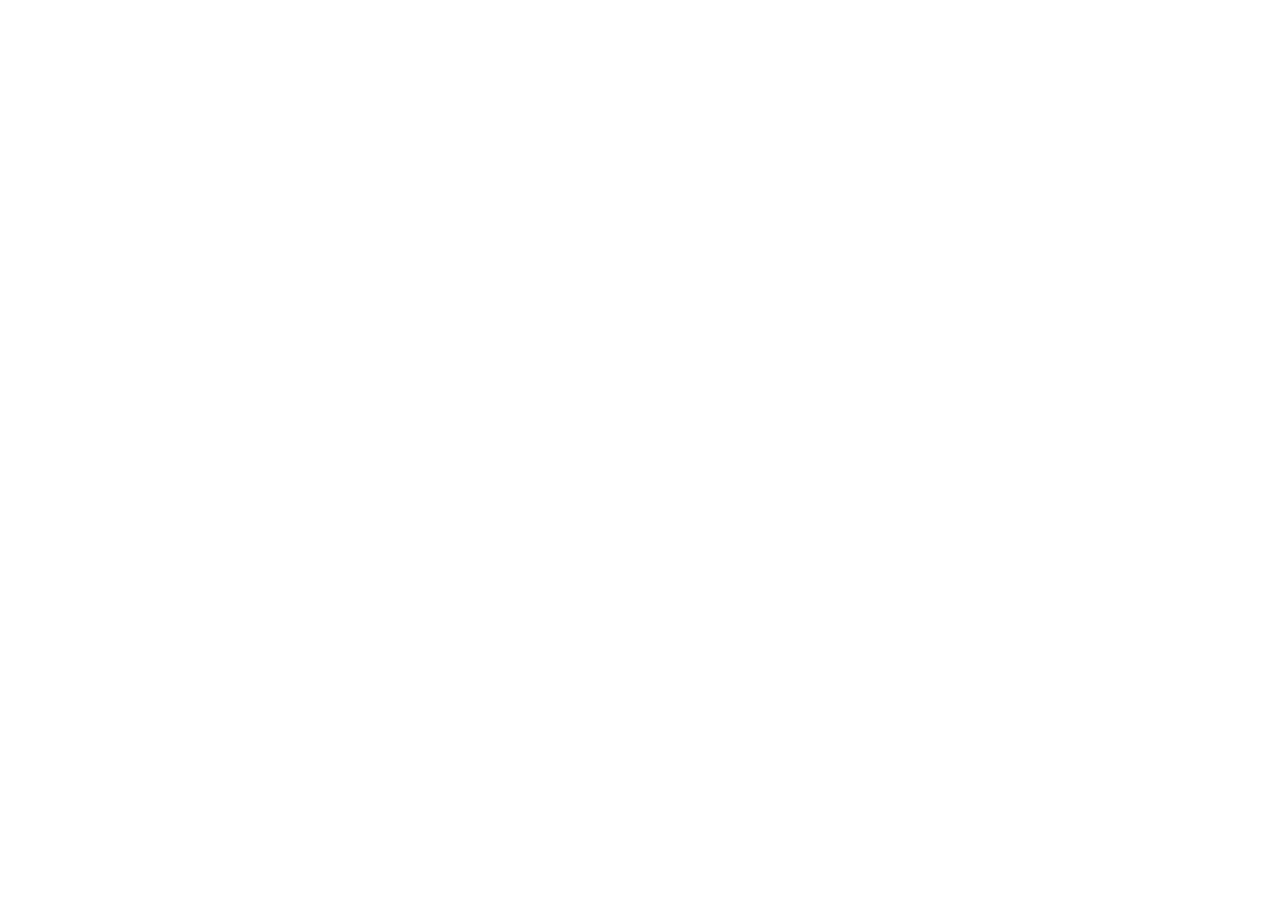
==== index.html @ 1f89d2f5 "upload blueprint" ====
<!DOCTYPE html>
<html lang="en">
    <head>
        <!-- meta information -->
        <meta charset="UTF-8">
        <meta name="viewport" content="width=device-width, initial-scale=1.0">
        <meta name="author" content="Thomas Mairella">
        <meta name="description" content="A landing page for TravelTrekkers.">
        <title>TravelTrekkers</title>
        <link rel="stylesheet" href="css/style.css">
    </head>
    <body>
        <!-- content goes here -->
    </body>
</html>
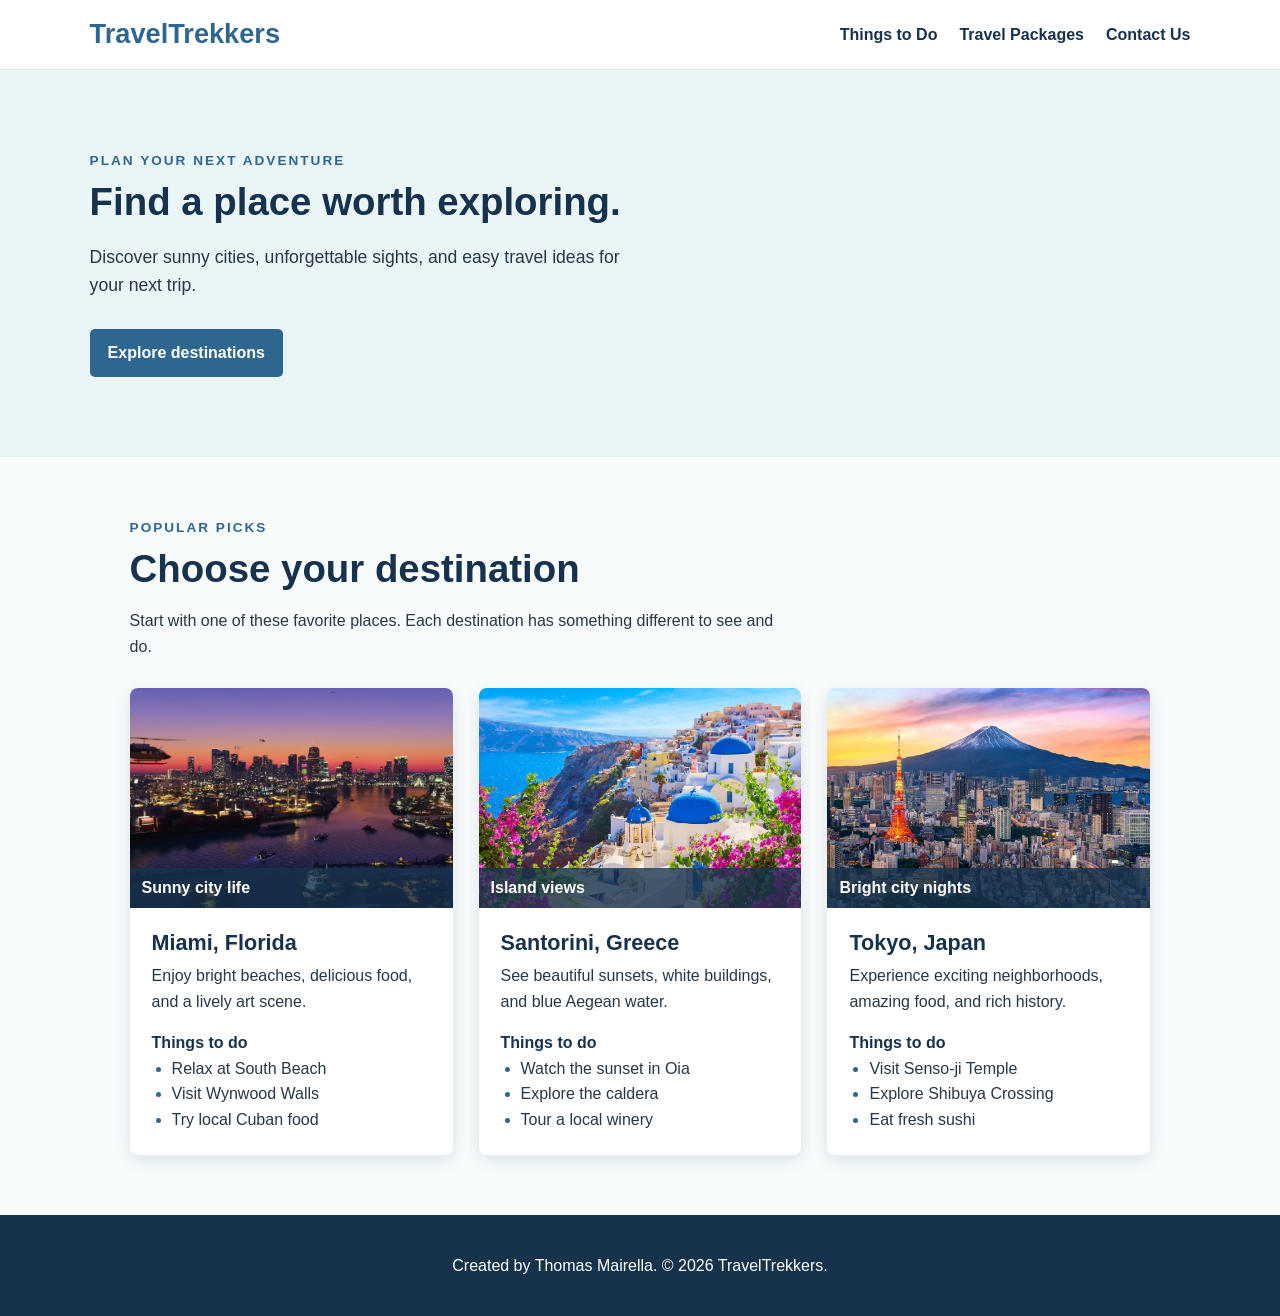
==== commit a1fd6b74: "here we go again.." ====
--- a/index.html
+++ b/index.html
@@ -1,15 +1,94 @@
 <!DOCTYPE html>
 <html lang="en">
-    <head>
-        <!-- meta information -->
-        <meta charset="UTF-8">
-        <meta name="viewport" content="width=device-width, initial-scale=1.0">
-        <meta name="author" content="Thomas Mairella">
-        <meta name="description" content="A landing page for TravelTrekkers.">
-        <title>TravelTrekkers</title>
-        <link rel="stylesheet" href="css/style.css">
-    </head>
-    <body>
-        <!-- content goes here -->
-    </body>
-</html>+<head>
+    <meta charset="UTF-8">
+    <meta name="viewport" content="width=device-width, initial-scale=1.0">
+    <meta name="author" content="Thomas Mairella">
+    <meta name="description" content="Simple travel ideas for exploring Orlando and beyond.">
+    <title>TravelTrekkers | Destinations</title>
+    <link rel="stylesheet" href="css/style.css">
+    <link rel="icon" type="image/svg+xml" href="images/icon.svg">
+</head>
+<body>
+    <header>
+        <h1><a href="index.html" class="home">TravelTrekkers</a></h1>
+        <nav>
+            <a href="pages/entertainment.html" class="navigation">Things to Do</a>
+            <a href="pages/packages.html" class="navigation">Travel Packages</a>
+            <a href="pages/contact.html" class="navigation">Contact Us</a>
+        </nav>
+    </header>
+
+    <main>
+        <section class="hero">
+            <p class="eyebrow">Plan your next adventure</p>
+            <h2>Find a place worth exploring.</h2>
+            <p>Discover sunny cities, unforgettable sights, and easy travel ideas for your next trip.</p>
+            <a class="button" href="#destinations">Explore destinations</a>
+        </section>
+
+        <section id="destinations" class="content-section">
+            <p class="eyebrow">Popular picks</p>
+            <h2>Choose your destination</h2>
+            <p class="section-intro">Start with one of these favorite places. Each destination has something different to see and do.</p>
+
+            <div class="destination-grid">
+                <article class="destination-card">
+                    <div class="image-wrap">
+                        <img src="images/miami.jpg" alt="Colorful buildings and a beach in Miami">
+                        <span class="image-overlay">Sunny city life</span>
+                    </div>
+                    <div class="card-content">
+                        <h3>Miami, Florida</h3>
+                        <p>Enjoy bright beaches, delicious food, and a lively art scene.</p>
+                        <h4>Things to do</h4>
+                        <ul>
+                            <li>Relax at South Beach</li>
+                            <li>Visit Wynwood Walls</li>
+                            <li>Try local Cuban food</li>
+                        </ul>
+                    </div>
+                </article>
+
+                <article class="destination-card">
+                    <div class="image-wrap">
+                        <img src="images/santorini.jpg" alt="White buildings and blue water in Santorini">
+                        <span class="image-overlay">Island views</span>
+                    </div>
+                    <div class="card-content">
+                        <h3>Santorini, Greece</h3>
+                        <p>See beautiful sunsets, white buildings, and blue Aegean water.</p>
+                        <h4>Things to do</h4>
+                        <ul>
+                            <li>Watch the sunset in Oia</li>
+                            <li>Explore the caldera</li>
+                            <li>Tour a local winery</li>
+                        </ul>
+                    </div>
+                </article>
+
+                <article class="destination-card">
+                    <div class="image-wrap">
+                        <img src="images/tokyo.jpg" alt="Tokyo city buildings at night">
+                        <span class="image-overlay">Bright city nights</span>
+                    </div>
+                    <div class="card-content">
+                        <h3>Tokyo, Japan</h3>
+                        <p>Experience exciting neighborhoods, amazing food, and rich history.</p>
+                        <h4>Things to do</h4>
+                        <ul>
+                            <li>Visit Senso-ji Temple</li>
+                            <li>Explore Shibuya Crossing</li>
+                            <li>Eat fresh sushi</li>
+                        </ul>
+                    </div>
+                </article>
+            </div>
+        </section>
+    </main>
+
+    <footer>
+        <p>Created by Thomas Mairella. &copy; 2026 TravelTrekkers.</p>
+    </footer>
+</body>
+</html>
--- a/css/style.css
+++ b/css/style.css
@@ -0,0 +1,241 @@
+/* Simple shared styles for every page */
+:root {
+    --navy: #17324d;
+    --blue: #2f668f;
+    --sky: #eaf5f8;
+    --gold: #f2b84b;
+    --text: #263746;
+    --white: #ffffff;
+}
+
+* {
+    box-sizing: border-box;
+}
+
+body {
+    margin: 0;
+    background: #f8fbfc;
+    color: var(--text);
+    font-family: Arial, Helvetica, sans-serif;
+    line-height: 1.6;
+}
+
+header {
+    align-items: center;
+    background: var(--white);
+    border-bottom: 1px solid #dce8ed;
+    display: flex;
+    justify-content: space-between;
+    padding: 18px 7%;
+}
+
+h1, h2, h3, h4 {
+    color: var(--navy);
+    line-height: 1.2;
+}
+
+h1 {
+    margin: 0;
+    font-size: 1.7rem;
+}
+
+h2 {
+    font-size: 2.4rem;
+    margin: 8px 0 12px;
+}
+
+h3 {
+    font-size: 1.35rem;
+    margin: 0 0 8px;
+}
+
+h4 {
+    font-size: 1rem;
+    margin: 18px 0 4px;
+}
+
+.home {
+    color: var(--blue);
+    text-decoration: none;
+}
+
+nav {
+    display: flex;
+    gap: 22px;
+}
+
+.navigation {
+    color: var(--navy);
+    font-weight: bold;
+    text-decoration: none;
+}
+
+.navigation:hover,
+.navigation:focus {
+    color: var(--blue);
+}
+
+.hero {
+    background: var(--sky);
+    padding: 80px 7%;
+}
+
+.hero p:not(.eyebrow) {
+    font-size: 1.1rem;
+    max-width: 560px;
+}
+
+.eyebrow {
+    color: var(--blue);
+    font-size: .85rem;
+    font-weight: bold;
+    letter-spacing: 2px;
+    margin: 0;
+    text-transform: uppercase;
+}
+
+.button {
+    background: var(--blue);
+    border-radius: 5px;
+    color: var(--white);
+    display: inline-block;
+    font-weight: bold;
+    margin-top: 12px;
+    padding: 11px 18px;
+    text-decoration: none;
+}
+
+.button:hover,
+.button:focus {
+    background: var(--navy);
+}
+
+.content-section,
+.page-content {
+    margin: 0 auto;
+    max-width: 1200px;
+    padding: 60px 7%;
+}
+
+.section-intro {
+    margin-bottom: 28px;
+    max-width: 650px;
+}
+
+.destination-grid {
+    display: grid;
+    gap: 26px;
+    grid-template-columns: repeat(3, 1fr);
+}
+
+.destination-card {
+    background: var(--white);
+    border-radius: 8px;
+    box-shadow: 0 5px 16px rgba(23, 50, 77, .12);
+    overflow: hidden;
+    transition: transform .2s ease, box-shadow .2s ease;
+}
+
+.destination-card:hover {
+    box-shadow: 0 9px 22px rgba(23, 50, 77, .2);
+    transform: translateY(-6px);
+}
+
+.image-wrap {
+    height: 220px;
+    overflow: hidden;
+    position: relative;
+}
+
+.image-wrap img {
+    height: 100%;
+    object-fit: cover;
+    transition: transform .3s ease;
+    width: 100%;
+}
+
+.destination-card:hover img {
+    transform: scale(1.06);
+}
+
+.image-overlay {
+    background: rgba(23, 50, 77, .78);
+    bottom: 0;
+    color: var(--white);
+    font-weight: bold;
+    left: 0;
+    padding: 7px 12px;
+    position: absolute;
+    width: 100%;
+}
+
+.card-content {
+    padding: 22px;
+}
+
+.card-content p {
+    margin: 0;
+}
+
+.card-content ul {
+    margin: 0;
+    padding-left: 20px;
+}
+
+.card-content li::marker {
+    color: var(--blue);
+}
+
+.page-content {
+    min-height: 65vh;
+}
+
+.page-content p {
+    max-width: 700px;
+}
+
+.contact-list {
+    background: var(--sky);
+    border-left: 4px solid var(--blue);
+    list-style: none;
+    margin: 28px 0;
+    max-width: 500px;
+    padding: 18px 22px;
+}
+
+.contact-list li {
+    margin: 8px 0;
+}
+
+.contact-list a {
+    color: var(--blue);
+    font-weight: bold;
+}
+
+footer {
+    background: var(--navy);
+    color: var(--white);
+    padding: 22px 7%;
+    text-align: center;
+}
+
+@media (max-width: 800px) {
+    header {
+        align-items: flex-start;
+        flex-direction: column;
+        gap: 15px;
+    }
+
+    nav {
+        flex-wrap: wrap;
+        gap: 12px 18px;
+    }
+
+    .destination-grid {
+        grid-template-columns: 1fr;
+    }
+
+    h2 {
+        font-size: 2rem;
+    }
+}
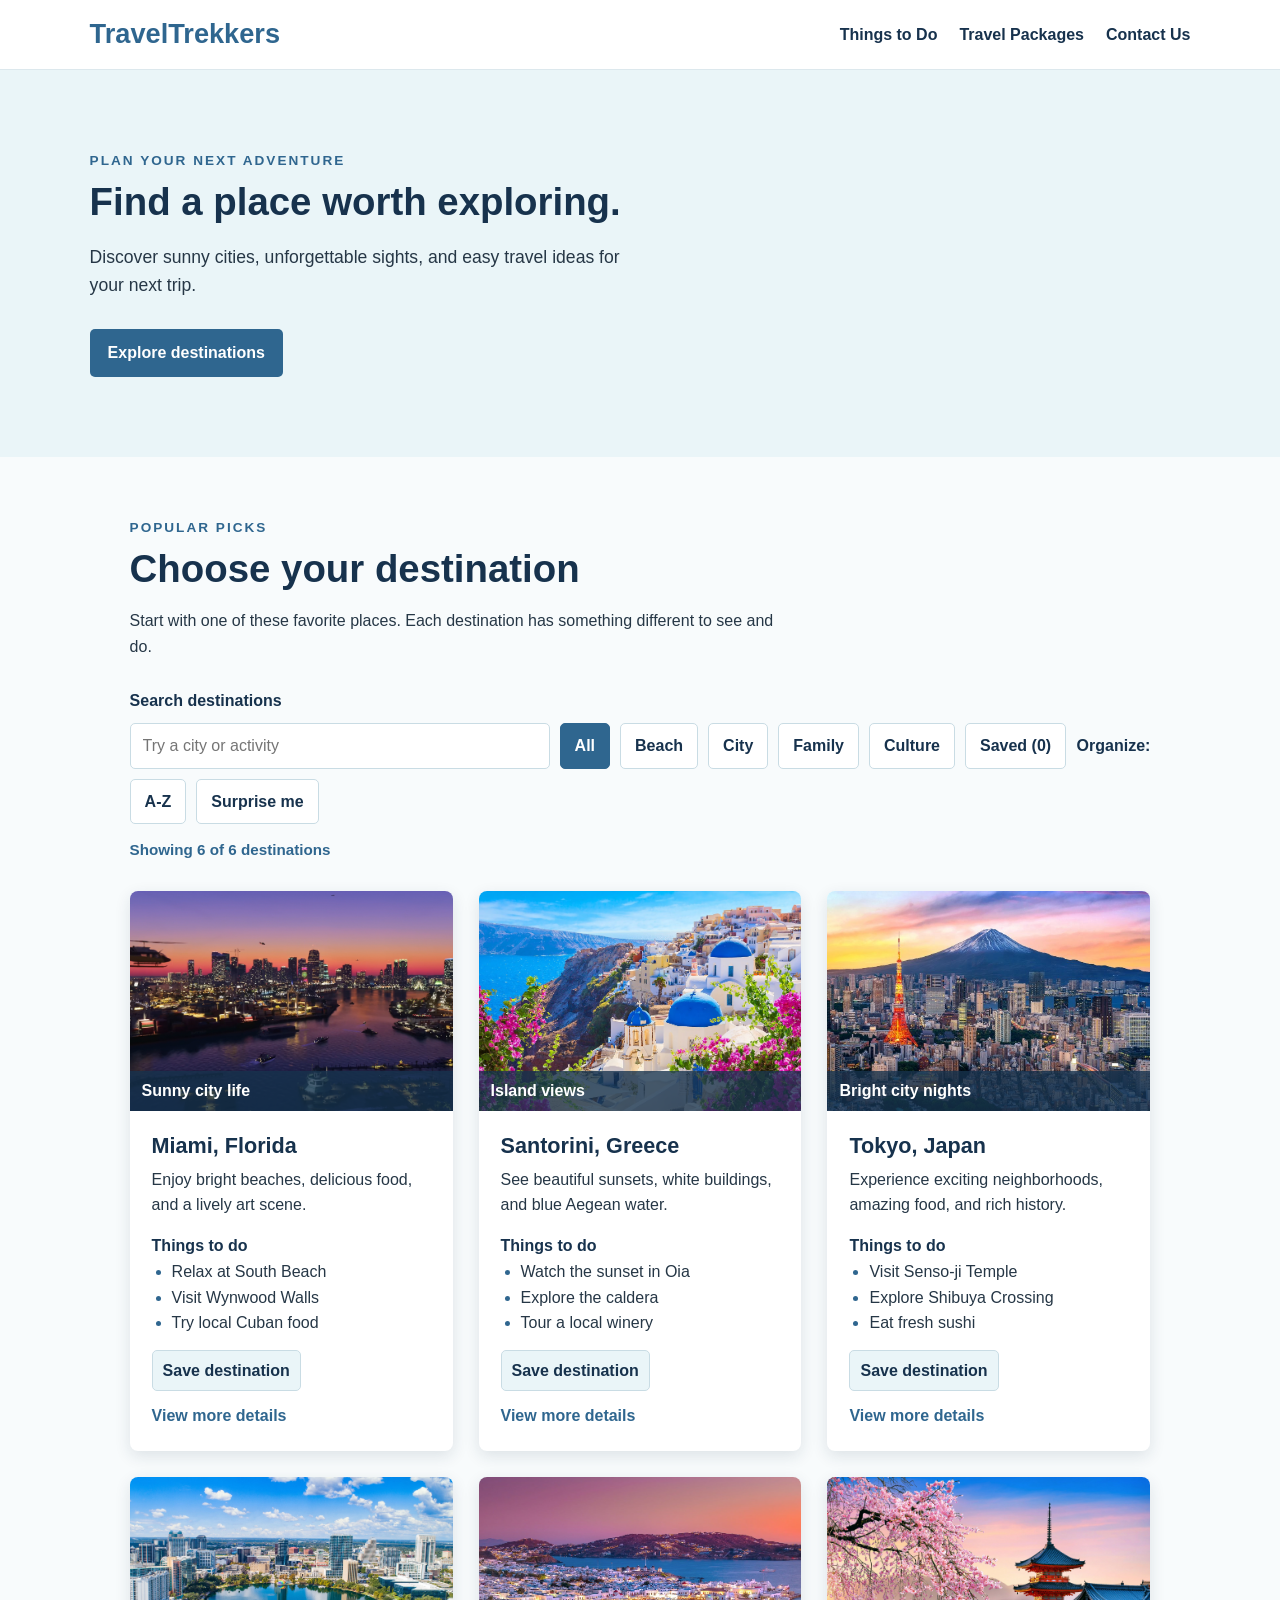
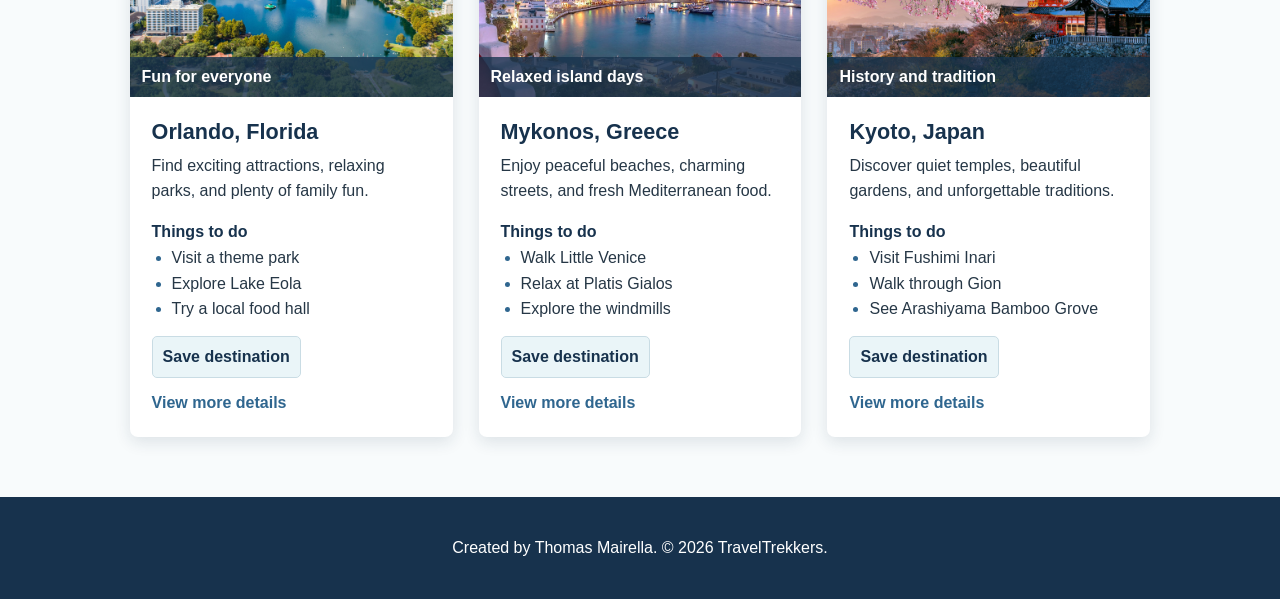
==== commit 3063066e: "mini project #7 push" ====
--- a/index.html
+++ b/index.html
@@ -32,63 +32,14 @@
             <h2>Choose your destination</h2>
             <p class="section-intro">Start with one of these favorite places. Each destination has something different to see and do.</p>
 
-            <div class="destination-grid">
-                <article class="destination-card">
-                    <div class="image-wrap">
-                        <img src="images/miami.jpg" alt="Colorful buildings and a beach in Miami">
-                        <span class="image-overlay">Sunny city life</span>
-                    </div>
-                    <div class="card-content">
-                        <h3>Miami, Florida</h3>
-                        <p>Enjoy bright beaches, delicious food, and a lively art scene.</p>
-                        <h4>Things to do</h4>
-                        <ul>
-                            <li>Relax at South Beach</li>
-                            <li>Visit Wynwood Walls</li>
-                            <li>Try local Cuban food</li>
-                        </ul>
-                    </div>
-                </article>
-
-                <article class="destination-card">
-                    <div class="image-wrap">
-                        <img src="images/santorini.jpg" alt="White buildings and blue water in Santorini">
-                        <span class="image-overlay">Island views</span>
-                    </div>
-                    <div class="card-content">
-                        <h3>Santorini, Greece</h3>
-                        <p>See beautiful sunsets, white buildings, and blue Aegean water.</p>
-                        <h4>Things to do</h4>
-                        <ul>
-                            <li>Watch the sunset in Oia</li>
-                            <li>Explore the caldera</li>
-                            <li>Tour a local winery</li>
-                        </ul>
-                    </div>
-                </article>
-
-                <article class="destination-card">
-                    <div class="image-wrap">
-                        <img src="images/tokyo.jpg" alt="Tokyo city buildings at night">
-                        <span class="image-overlay">Bright city nights</span>
-                    </div>
-                    <div class="card-content">
-                        <h3>Tokyo, Japan</h3>
-                        <p>Experience exciting neighborhoods, amazing food, and rich history.</p>
-                        <h4>Things to do</h4>
-                        <ul>
-                            <li>Visit Senso-ji Temple</li>
-                            <li>Explore Shibuya Crossing</li>
-                            <li>Eat fresh sushi</li>
-                        </ul>
-                    </div>
-                </article>
-            </div>
+            <div id="gallery-tools" class="gallery-tools" aria-label="Gallery controls"></div>
+            <div id="destination-grid" class="destination-grid"></div>
         </section>
     </main>
 
     <footer>
         <p>Created by Thomas Mairella. &copy; 2026 TravelTrekkers.</p>
     </footer>
+    <script src="js/script.js"></script>
 </body>
 </html>
--- a/css/style.css
+++ b/css/style.css
@@ -122,6 +122,82 @@
     max-width: 650px;
 }
 
+.gallery-tools {
+    align-items: center;
+    display: flex;
+    flex-wrap: wrap;
+    gap: 10px;
+    margin-bottom: 28px;
+}
+
+.search-label {
+    color: var(--navy);
+    font-weight: bold;
+    width: 100%;
+}
+
+.search-input {
+    border: 1px solid #c9dce4;
+    border-radius: 5px;
+    color: var(--text);
+    font: inherit;
+    max-width: 420px;
+    padding: 9px 12px;
+    width: 100%;
+}
+
+.search-input:focus {
+    border-color: var(--blue);
+    outline: 2px solid rgba(47, 102, 143, .2);
+}
+
+.filter-button,
+.sort-button {
+    background: var(--white);
+    border: 1px solid #c9dce4;
+    border-radius: 5px;
+    color: var(--navy);
+    cursor: pointer;
+    font: inherit;
+    font-weight: bold;
+    padding: 9px 14px;
+}
+
+.filter-button:hover,
+.filter-button:focus,
+.sort-button:hover,
+.sort-button:focus,
+.filter-button.active {
+    background: var(--blue);
+    border-color: var(--blue);
+    color: var(--white);
+}
+
+.filter-button[aria-pressed="true"] {
+    background: var(--blue);
+    border-color: var(--blue);
+    color: var(--white);
+}
+
+.sort-button:disabled {
+    cursor: not-allowed;
+    opacity: .55;
+}
+
+.sort-label {
+    color: var(--navy);
+    font-weight: bold;
+    margin-left: auto;
+}
+
+.result-count {
+    color: var(--blue);
+    font-size: .95rem;
+    font-weight: bold;
+    margin: 4px 0 0;
+    width: 100%;
+}
+
 .destination-grid {
     display: grid;
     gap: 26px;
@@ -184,6 +260,73 @@
 
 .card-content li::marker {
     color: var(--blue);
+}
+
+.details-button {
+    background: none;
+    border: 0;
+    color: var(--blue);
+    cursor: pointer;
+    font: inherit;
+    font-weight: bold;
+    margin-top: 12px;
+    padding: 0;
+}
+
+.details-button:hover,
+.details-button:focus {
+    color: var(--navy);
+    text-decoration: underline;
+}
+
+.save-button {
+    background: var(--sky);
+    border: 1px solid #c9dce4;
+    border-radius: 5px;
+    color: var(--navy);
+    cursor: pointer;
+    font: inherit;
+    font-weight: bold;
+    margin: 14px 12px 0 0;
+    padding: 7px 10px;
+}
+
+.save-button:hover,
+.save-button:focus,
+.save-button[aria-pressed="true"] {
+    background: var(--blue);
+    border-color: var(--blue);
+    color: var(--white);
+}
+
+.destination-dialog {
+    border: 0;
+    border-radius: 8px;
+    box-shadow: 0 8px 30px rgba(23, 50, 77, .25);
+    color: var(--text);
+    max-width: 430px;
+    padding: 28px;
+    width: calc(100% - 32px);
+}
+
+.destination-dialog::backdrop {
+    background: rgba(23, 50, 77, .55);
+}
+
+.dialog-close {
+    background: var(--blue);
+    border: 0;
+    border-radius: 5px;
+    color: var(--white);
+    cursor: pointer;
+    font: inherit;
+    font-weight: bold;
+    margin-top: 16px;
+    padding: 9px 14px;
+}
+
+.empty-message {
+    grid-column: 1 / -1;
 }
 
 .page-content {
@@ -235,6 +378,11 @@
         grid-template-columns: 1fr;
     }
 
+    .sort-label {
+        margin-left: 0;
+        width: 100%;
+    }
+
     h2 {
         font-size: 2rem;
     }
